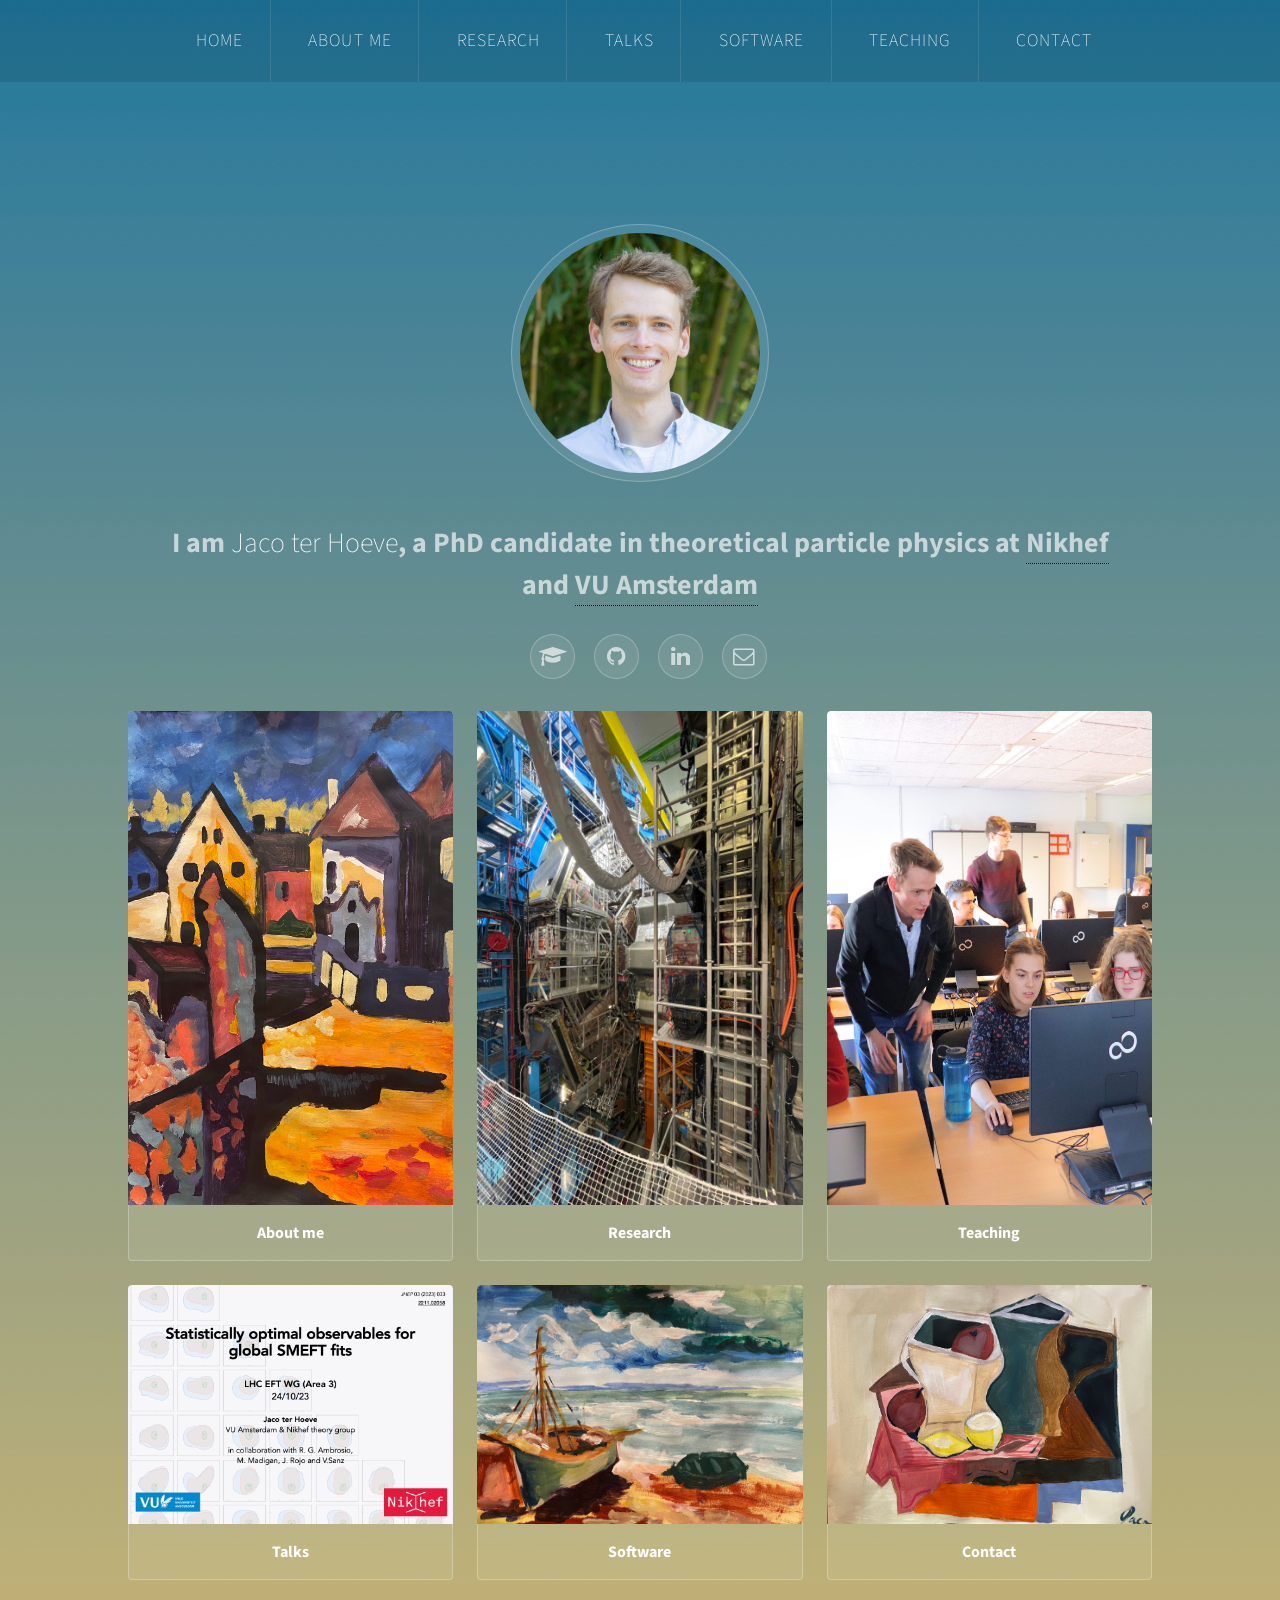
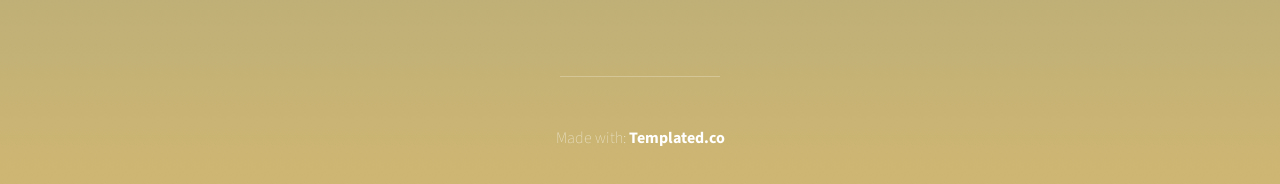
==== index.html @ 0f9b2f75 "adding personal website" ====
<!DOCTYPE HTML>
<!--
	Visualize by TEMPLATED
	templated.co @templatedco
	Released for free under the Creative Commons Attribution 3.0 license (templated.co/license)
-->
<html>
<head><title>Jaco ter Hoeve</title>
    <meta charset="utf-8">
    <meta name="robots" content="index, follow, max-image-preview:large, max-snippet:-1, max-video-preview:-1">
    <meta name="viewport" content="width=device-width, initial-scale=1">
    <link rel="stylesheet" href="assets/css/main.css">
</head>
<body>


<!-- Wrapper -->
<div id="wrapper">
    <header id="header">

    <div id="nav-wrapper">
        <!-- Nav -->
        <nav id="nav">
			<input type="checkbox" id="check">
			<label for="check" class="checkbtn">
                <i class="fa fa-bars"></i>
			</label>
            <ul>
                <li class="active"><a href="index.html">Home</a></li>
                <li><a href="aboutme.html">About me</a></li>
                <li><a href="research.html">Research</a></li>
                <li><a href="talks.html">Talks</a></li>
                <li><a href="software.html">Software</a></li>
                <li><a href="teaching.html">Teaching</a></li>
                <li><a href="contact.html">Contact</a></li>
            </ul>
        </nav>
    </div>

    <!-- Header -->
    <span class="avatar"><img src="images/avatar.jpg" alt="" width="173" height="178"></span>
        <h1>I am <strong>Jaco ter Hoeve</strong>, a PhD candidate in theoretical particle physics at <a
                href="https://www.nikhef.nl">Nikhef</a><br>
            and <a href="http://vu.nl">VU Amsterdam</a></h1>
        <ul class="icons">
            <li>
            <li><a href="https://inspirehep.net/authors/2038934" class="icon style2 fa-graduation-cap"><span
                    class="label">Google Scholar</span></a></li>
            <li><a href="https://github.com/jacoterh" class="icon style2 fa-brand fa-github"><span
                    class="label">Github</span></a></li>
            <li><a href="https://www.linkedin.com/in/jaco-ter-hoeve/" class="icon style2 fa-brand fa-linkedin"><span
                    class="label">LinkedIn</span></a></li>
            <li><a href="./contact.html" class="icon style2 fa-envelope-o"><span class="label">Email</span></a></li>

        </ul>

    <!-- Main -->
    <section id="main">
        <!-- Thumbnails -->
        <section class="thumbnails">
            <div>
                <a href="aboutme.html">
                    <img src="images/thumbs/01.jpg" alt="" width="346" height="494">
                    <h3 style="color: white">About me</h3>
                </a>
                <a href="talks.html">
                    <img src="images/thumbs/talks.png" alt="" width="346" height="239">
                    <h3 style="color: white">Talks</h3>
                </a>
            </div>
            <div>
                <a href="research.html">
                    <img src="images/thumbs/research_2.jpeg" alt="" width="346" height="494">
                    <h3 style="color: white">Research</h3>
                </a>
                <a href="software.html">
                    <img src="images/thumbs/news.jpg" alt="" width="346" height="239">
                    <h3 style="color: white">Software</h3>
                </a>
            </div>
            <div>
                <a href="teaching.html">
                    <img src="images/thumbs/teaching.jpg" alt="" width="346" height="494">
                    <h3 style="color: white">Teaching</h3>
                </a>
                <a href="contact.html">
                    <img src="images/thumbs/contact.jpg" alt="" width="346" height="239">
                    <h3 style="color: white">Contact</h3>
                </a>
            </div>
        </section>
    </section>
          </header>
</div>
<div class="copyright">
    Made with: <a href="https://templated.co/">Templated.co</a>
</div>
<!-- Scripts -->
<script src="assets/js/jquery.min.js"></script>
<script src="assets/js/jquery.poptrox.min.js"></script>
<script src="assets/js/skel.min.js"></script>
<script src="assets/js/main.js"></script>
<script src="assets/js/nav.js"></script>
</body>
</html>
---- assets/css/main.css ----
@charset "UTF-8";
@import url(font-awesome.min.css);
@import url("//fonts.googleapis.com/css?family=Source+Sans+Pro:200");

/*
	Visualize by TEMPLATED
	templated.co @templatedco
	Released for free under the Creative Commons Attribution 3.0 license (templated.co/license)
*/

/* Reset */

html, body, div, span, applet, object, iframe, h1, h2, h3, h4, h5, h6, p, blockquote, pre, a, abbr, acronym, address, big, cite, code, del, dfn, em, img, ins, kbd, q, s, samp, small, strike, strong, sub, sup, tt, var, b, u, i, center, dl, dt, dd, ol, ul, li, fieldset, form, label, legend, table, caption, tbody, tfoot, thead, tr, th, td, article, aside, canvas, details, embed, figure, figcaption, footer, header, hgroup, menu, nav, output, ruby, section, summary, time, mark, audio, video {
    margin: 0;
    padding: 0;
    border: 0;
    font-size: 100%;
    font: inherit;
    vertical-align: baseline;
}

#content {
    background: white;
    color: black;
    padding: 2em
}

#content header h2 {
    color: black;
    font-size: 3.4em;
    margin-bottom: 0.1em;
}

/*#main {*/
/* padding: 2em*/
/*}*/

#nav {
}

#nav-wrapper {
    background: rgba(0, 0, 0, .1);
    position: absolute;
    top: 0;
    left: 0;
    width: 100%;
}

#nav > ul {
    margin: 0;
    padding: 0;
    text-align: center;
}

#nav > ul > li {
    display: inline-block;
    border-right: 1px solid;
    border-color: rgba(255, 255, 255, .1);
}

#nav > ul > li:last-child {
    padding-right: 0;
    border-right: none;
}

#nav > ul > li > a,
#nav > ul > li > span {
    display: inline-block;
    padding: 1.5em 1.5em;
    letter-spacing: 0.06em;
    text-decoration: none;
    text-transform: uppercase;
    font-size: 1.1em;
    outline: 0;
    color: #FFF;
}

#nav li.active a {
    color: #FFF;
}

#nav > ul > li > ul {
    display: none;
}

.checkbtn{
    font-size: 30px;
    color: white;
    float: right;
    line-height: 80px;
    margin-right: 40px;
    cursor: pointer;
    margin-bottom: 0;
    display: none;
}
#check{
    display: none;
}

@media (max-width: 952px){
    nav ul li a{
        font-size: 16px;
    }

}
@media (max-width: 858px){
    .checkbtn{
        display: block;
    }

    .disabledScroll{
        overflow: hidden;
    }

    nav ul{
        z-index: 1;
        position: fixed;
        overflow-y: scroll;
        width: 100%;
        height: calc(100% - 80px);
        background: #2c3e50;
        top: 80px;
        left: -100%;
        text-align: center;
        transition: all .5s;
    }
    nav ul li{
        width: 100%;
        display: block;

    }
    nav ul li a{
        font-size: 20px;
    }
    a:hover, a.active{
        background: none;
        color: #0082e6;
    }
    #check:checked ~ ul{
        left: 0;
    }
}

.image.fit img {
    width: 100%;
    height: auto;
}

article, aside, details, figcaption, figure, footer, header, hgroup, menu, nav, section {
    display: block;
}

body {
    line-height: 1;
}

ol, ul {
    list-style: none;
}

blockquote, q {
    quotes: none;
}

blockquote:before, blockquote:after, q:before, q:after {
    content: '';
    content: none;
}

table {
    border-collapse: collapse;
    border-spacing: 0;
}

body {
    -webkit-text-size-adjust: none;
}

/* Box Model */

*, *:before, *:after {
    -moz-box-sizing: border-box;
    -webkit-box-sizing: border-box;
    box-sizing: border-box;
}

/* Grid */

.row {
    border-bottom: solid 1px transparent;
    -moz-box-sizing: border-box;
    -webkit-box-sizing: border-box;
    box-sizing: border-box;
}

.row > * {
    float: left;
    -moz-box-sizing: border-box;
    -webkit-box-sizing: border-box;
    box-sizing: border-box;
}

.row:after, .row:before {
    content: '';
    display: block;
    clear: both;
    height: 0;
}

.row.uniform > * > :first-child {
    margin-top: 0;
}

.row.uniform > * > :last-child {
    margin-bottom: 0;
}

.row.\30 \25  > * {
    padding: 0 0 0 0em;
}

.row.\30 \25  {
    margin: 0 0 -1px 0em;
}

.row.uniform.\30 \25  > * {
    padding: 0em 0 0 0em;
}

.row.uniform.\30 \25  {
    margin: 0em 0 -1px 0em;
}

.row > * {
    padding: 0 0 0 2em;
}

.row {
    margin: 0 0 -1px -2em;
}

.row.uniform > * {
    padding: 2em 0 0 2em;
}

.row.uniform {
    margin: -2em 0 -1px -2em;
}

.row.\32 00\25  > * {
    padding: 0 0 0 4em;
}

.row.\32 00\25  {
    margin: 0 0 -1px -4em;
}

.row.uniform.\32 00\25  > * {
    padding: 4em 0 0 4em;
}

.row.uniform.\32 00\25  {
    margin: -4em 0 -1px -4em;
}

.row.\31 50\25  > * {
    padding: 0 0 0 3em;
}

.row.\31 50\25  {
    margin: 0 0 -1px -3em;
}

.row.uniform.\31 50\25  > * {
    padding: 3em 0 0 3em;
}

.row.uniform.\31 50\25  {
    margin: -3em 0 -1px -3em;
}

.row.\35 0\25  > * {
    padding: 0 0 0 1em;
}

.row.\35 0\25  {
    margin: 0 0 -1px -1em;
}

.row.uniform.\35 0\25  > * {
    padding: 1em 0 0 1em;
}

.row.uniform.\35 0\25  {
    margin: -1em 0 -1px -1em;
}

.row.\32 5\25  > * {
    padding: 0 0 0 0.5em;
}

.row.\32 5\25  {
    margin: 0 0 -1px -0.5em;
}

.row.uniform.\32 5\25  > * {
    padding: 0.5em 0 0 0.5em;
}

.row.uniform.\32 5\25  {
    margin: -0.5em 0 -1px -0.5em;
}

.\31 2u, .\31 2u\24  {
    width: 100%;
    clear: none;
    margin-left: 0;
}

.\31 1u, .\31 1u\24  {
    width: 91.6666666667%;
    clear: none;
    margin-left: 0;
}

.\31 0u, .\31 0u\24  {
    width: 83.3333333333%;
    clear: none;
    margin-left: 0;
}

.\39 u, .\39 u\24  {
    width: 75%;
    clear: none;
    margin-left: 0;
}

.\38 u, .\38 u\24  {
    width: 66.6666666667%;
    clear: none;
    margin-left: 0;
}

.\37 u, .\37 u\24  {
    width: 58.3333333333%;
    clear: none;
    margin-left: 0;
}

.\36 u, .\36 u\24  {
    width: 50%;
    clear: none;
    margin-left: 0;
}

.\35 u, .\35 u\24  {
    width: 41.6666666667%;
    clear: none;
    margin-left: 0;
}

.\34 u, .\34 u\24  {
    width: 33.3333333333%;
    clear: none;
    margin-left: 0;
}

.\33 u, .\33 u\24  {
    width: 25%;
    clear: none;
    margin-left: 0;
}

.\32 u, .\32 u\24  {
    width: 16.6666666667%;
    clear: none;
    margin-left: 0;
}

.\31 u, .\31 u\24  {
    width: 8.3333333333%;
    clear: none;
    margin-left: 0;
}

.\31 2u\24  + *,
.\31 1u\24  + *,
.\31 0u\24  + *,
.\39 u\24  + *,
.\38 u\24  + *,
.\37 u\24  + *,
.\36 u\24  + *,
.\35 u\24  + *,
.\34 u\24  + *,
.\33 u\24  + *,
.\32 u\24  + *,
.\31 u\24  + * {
    clear: left;
}

.\-11u {
    margin-left: 91.66667%;
}

.\-10u {
    margin-left: 83.33333%;
}

.\-9u {
    margin-left: 75%;
}

.\-8u {
    margin-left: 66.66667%;
}

.\-7u {
    margin-left: 58.33333%;
}

.\-6u {
    margin-left: 50%;
}

.\-5u {
    margin-left: 41.66667%;
}

.\-4u {
    margin-left: 33.33333%;
}

.\-3u {
    margin-left: 25%;
}

.\-2u {
    margin-left: 16.66667%;
}

.\-1u {
    margin-left: 8.33333%;
}

@media screen and (max-width: 1680px) {

    .row > * {
        padding: 0 0 0 2em;
    }

    .row {
        margin: 0 0 -1px -2em;
    }

    .row.uniform > * {
        padding: 2em 0 0 2em;
    }

    .row.uniform {
        margin: -2em 0 -1px -2em;
    }

    .row.\32 00\25  > * {
        padding: 0 0 0 4em;
    }

    .row.\32 00\25  {
        margin: 0 0 -1px -4em;
    }

    .row.uniform.\32 00\25  > * {
        padding: 4em 0 0 4em;
    }

    .row.uniform.\32 00\25  {
        margin: -4em 0 -1px -4em;
    }

    .row.\31 50\25  > * {
        padding: 0 0 0 3em;
    }

    .row.\31 50\25  {
        margin: 0 0 -1px -3em;
    }

    .row.uniform.\31 50\25  > * {
        padding: 3em 0 0 3em;
    }

    .row.uniform.\31 50\25  {
        margin: -3em 0 -1px -3em;
    }

    .row.\35 0\25  > * {
        padding: 0 0 0 1em;
    }

    .row.\35 0\25  {
        margin: 0 0 -1px -1em;
    }

    .row.uniform.\35 0\25  > * {
        padding: 1em 0 0 1em;
    }

    .row.uniform.\35 0\25  {
        margin: -1em 0 -1px -1em;
    }

    .row.\32 5\25  > * {
        padding: 0 0 0 0.5em;
    }

    .row.\32 5\25  {
        margin: 0 0 -1px -0.5em;
    }

    .row.uniform.\32 5\25  > * {
        padding: 0.5em 0 0 0.5em;
    }

    .row.uniform.\32 5\25  {
        margin: -0.5em 0 -1px -0.5em;
    }

    .\31 2u\28xlarge\29, .\31 2u\24\28xlarge\29  {
        width: 100%;
        clear: none;
        margin-left: 0;
    }

    .\31 1u\28xlarge\29, .\31 1u\24\28xlarge\29  {
        width: 91.6666666667%;
        clear: none;
        margin-left: 0;
    }

    .\31 0u\28xlarge\29, .\31 0u\24\28xlarge\29  {
        width: 83.3333333333%;
        clear: none;
        margin-left: 0;
    }

    .\39 u\28xlarge\29, .\39 u\24\28xlarge\29  {
        width: 75%;
        clear: none;
        margin-left: 0;
    }

    .\38 u\28xlarge\29, .\38 u\24\28xlarge\29  {
        width: 66.6666666667%;
        clear: none;
        margin-left: 0;
    }

    .\37 u\28xlarge\29, .\37 u\24\28xlarge\29  {
        width: 58.3333333333%;
        clear: none;
        margin-left: 0;
    }

    .\36 u\28xlarge\29, .\36 u\24\28xlarge\29  {
        width: 50%;
        clear: none;
        margin-left: 0;
    }

    .\35 u\28xlarge\29, .\35 u\24\28xlarge\29  {
        width: 41.6666666667%;
        clear: none;
        margin-left: 0;
    }

    .\34 u\28xlarge\29, .\34 u\24\28xlarge\29  {
        width: 33.3333333333%;
        clear: none;
        margin-left: 0;
    }

    .\33 u\28xlarge\29, .\33 u\24\28xlarge\29  {
        width: 25%;
        clear: none;
        margin-left: 0;
    }

    .\32 u\28xlarge\29, .\32 u\24\28xlarge\29  {
        width: 16.6666666667%;
        clear: none;
        margin-left: 0;
    }

    .\31 u\28xlarge\29, .\31 u\24\28xlarge\29  {
        width: 8.3333333333%;
        clear: none;
        margin-left: 0;
    }

    .\31 2u\24\28xlarge\29  + *,
    .\31 1u\24\28xlarge\29  + *,
    .\31 0u\24\28xlarge\29  + *,
    .\39 u\24\28xlarge\29  + *,
    .\38 u\24\28xlarge\29  + *,
    .\37 u\24\28xlarge\29  + *,
    .\36 u\24\28xlarge\29  + *,
    .\35 u\24\28xlarge\29  + *,
    .\34 u\24\28xlarge\29  + *,
    .\33 u\24\28xlarge\29  + *,
    .\32 u\24\28xlarge\29  + *,
    .\31 u\24\28xlarge\29  + * {
        clear: left;
    }

    .\-11u\28xlarge\29  {
        margin-left: 91.66667%;
    }

    .\-10u\28xlarge\29  {
        margin-left: 83.33333%;
    }

    .\-9u\28xlarge\29  {
        margin-left: 75%;
    }

    .\-8u\28xlarge\29  {
        margin-left: 66.66667%;
    }

    .\-7u\28xlarge\29  {
        margin-left: 58.33333%;
    }

    .\-6u\28xlarge\29  {
        margin-left: 50%;
    }

    .\-5u\28xlarge\29  {
        margin-left: 41.66667%;
    }

    .\-4u\28xlarge\29  {
        margin-left: 33.33333%;
    }

    .\-3u\28xlarge\29  {
        margin-left: 25%;
    }

    .\-2u\28xlarge\29  {
        margin-left: 16.66667%;
    }

    .\-1u\28xlarge\29  {
        margin-left: 8.33333%;
    }

}

@media screen and (max-width: 1280px) {

    .row > * {
        padding: 0 0 0 2em;
    }

    .row {
        margin: 0 0 -1px -2em;
    }

    .row.uniform > * {
        padding: 2em 0 0 2em;
    }

    .row.uniform {
        margin: -2em 0 -1px -2em;
    }

    .row.\32 00\25  > * {
        padding: 0 0 0 4em;
    }

    .row.\32 00\25  {
        margin: 0 0 -1px -4em;
    }

    .row.uniform.\32 00\25  > * {
        padding: 4em 0 0 4em;
    }

    .row.uniform.\32 00\25  {
        margin: -4em 0 -1px -4em;
    }

    .row.\31 50\25  > * {
        padding: 0 0 0 3em;
    }

    .row.\31 50\25  {
        margin: 0 0 -1px -3em;
    }

    .row.uniform.\31 50\25  > * {
        padding: 3em 0 0 3em;
    }

    .row.uniform.\31 50\25  {
        margin: -3em 0 -1px -3em;
    }

    .row.\35 0\25  > * {
        padding: 0 0 0 1em;
    }

    .row.\35 0\25  {
        margin: 0 0 -1px -1em;
    }

    .row.uniform.\35 0\25  > * {
        padding: 1em 0 0 1em;
    }

    .row.uniform.\35 0\25  {
        margin: -1em 0 -1px -1em;
    }

    .row.\32 5\25  > * {
        padding: 0 0 0 0.5em;
    }

    .row.\32 5\25  {
        margin: 0 0 -1px -0.5em;
    }

    .row.uniform.\32 5\25  > * {
        padding: 0.5em 0 0 0.5em;
    }

    .row.uniform.\32 5\25  {
        margin: -0.5em 0 -1px -0.5em;
    }

    .\31 2u\28large\29, .\31 2u\24\28large\29  {
        width: 100%;
        clear: none;
        margin-left: 0;
    }

    .\31 1u\28large\29, .\31 1u\24\28large\29  {
        width: 91.6666666667%;
        clear: none;
        margin-left: 0;
    }

    .\31 0u\28large\29, .\31 0u\24\28large\29  {
        width: 83.3333333333%;
        clear: none;
        margin-left: 0;
    }

    .\39 u\28large\29, .\39 u\24\28large\29  {
        width: 75%;
        clear: none;
        margin-left: 0;
    }

    .\38 u\28large\29, .\38 u\24\28large\29  {
        width: 66.6666666667%;
        clear: none;
        margin-left: 0;
    }

    .\37 u\28large\29, .\37 u\24\28large\29  {
        width: 58.3333333333%;
        clear: none;
        margin-left: 0;
    }

    .\36 u\28large\29, .\36 u\24\28large\29  {
        width: 50%;
        clear: none;
        margin-left: 0;
    }

    .\35 u\28large\29, .\35 u\24\28large\29  {
        width: 41.6666666667%;
        clear: none;
        margin-left: 0;
    }

    .\34 u\28large\29, .\34 u\24\28large\29  {
        width: 33.3333333333%;
        clear: none;
        margin-left: 0;
    }

    .\33 u\28large\29, .\33 u\24\28large\29  {
        width: 25%;
        clear: none;
        margin-left: 0;
    }

    .\32 u\28large\29, .\32 u\24\28large\29  {
        width: 16.6666666667%;
        clear: none;
        margin-left: 0;
    }

    .\31 u\28large\29, .\31 u\24\28large\29  {
        width: 8.3333333333%;
        clear: none;
        margin-left: 0;
    }

    .\31 2u\24\28large\29  + *,
    .\31 1u\24\28large\29  + *,
    .\31 0u\24\28large\29  + *,
    .\39 u\24\28large\29  + *,
    .\38 u\24\28large\29  + *,
    .\37 u\24\28large\29  + *,
    .\36 u\24\28large\29  + *,
    .\35 u\24\28large\29  + *,
    .\34 u\24\28large\29  + *,
    .\33 u\24\28large\29  + *,
    .\32 u\24\28large\29  + *,
    .\31 u\24\28large\29  + * {
        clear: left;
    }

    .\-11u\28large\29  {
        margin-left: 91.66667%;
    }

    .\-10u\28large\29  {
        margin-left: 83.33333%;
    }

    .\-9u\28large\29  {
        margin-left: 75%;
    }

    .\-8u\28large\29  {
        margin-left: 66.66667%;
    }

    .\-7u\28large\29  {
        margin-left: 58.33333%;
    }

    .\-6u\28large\29  {
        margin-left: 50%;
    }

    .\-5u\28large\29  {
        margin-left: 41.66667%;
    }

    .\-4u\28large\29  {
        margin-left: 33.33333%;
    }

    .\-3u\28large\29  {
        margin-left: 25%;
    }

    .\-2u\28large\29  {
        margin-left: 16.66667%;
    }

    .\-1u\28large\29  {
        margin-left: 8.33333%;
    }

}

@media screen and (max-width: 980px) {

    .row > * {
        padding: 0 0 0 2em;
    }

    .row {
        margin: 0 0 -1px -2em;
    }

    .row.uniform > * {
        padding: 2em 0 0 2em;
    }

    .row.uniform {
        margin: -2em 0 -1px -2em;
    }

    .row.\32 00\25  > * {
        padding: 0 0 0 4em;
    }

    .row.\32 00\25  {
        margin: 0 0 -1px -4em;
    }

    .row.uniform.\32 00\25  > * {
        padding: 4em 0 0 4em;
    }

    .row.uniform.\32 00\25  {
        margin: -4em 0 -1px -4em;
    }

    .row.\31 50\25  > * {
        padding: 0 0 0 3em;
    }

    .row.\31 50\25  {
        margin: 0 0 -1px -3em;
    }

    .row.uniform.\31 50\25  > * {
        padding: 3em 0 0 3em;
    }

    .row.uniform.\31 50\25  {
        margin: -3em 0 -1px -3em;
    }

    .row.\35 0\25  > * {
        padding: 0 0 0 1em;
    }

    .row.\35 0\25  {
        margin: 0 0 -1px -1em;
    }

    .row.uniform.\35 0\25  > * {
        padding: 1em 0 0 1em;
    }

    .row.uniform.\35 0\25  {
        margin: -1em 0 -1px -1em;
    }

    .row.\32 5\25  > * {
        padding: 0 0 0 0.5em;
    }

    .row.\32 5\25  {
        margin: 0 0 -1px -0.5em;
    }

    .row.uniform.\32 5\25  > * {
        padding: 0.5em 0 0 0.5em;
    }

    .row.uniform.\32 5\25  {
        margin: -0.5em 0 -1px -0.5em;
    }

    .\31 2u\28medium\29, .\31 2u\24\28medium\29  {
        width: 100%;
        clear: none;
        margin-left: 0;
    }

    .\31 1u\28medium\29, .\31 1u\24\28medium\29  {
        width: 91.6666666667%;
        clear: none;
        margin-left: 0;
    }

    .\31 0u\28medium\29, .\31 0u\24\28medium\29  {
        width: 83.3333333333%;
        clear: none;
        margin-left: 0;
    }

    .\39 u\28medium\29, .\39 u\24\28medium\29  {
        width: 75%;
        clear: none;
        margin-left: 0;
    }

    .\38 u\28medium\29, .\38 u\24\28medium\29  {
        width: 66.6666666667%;
        clear: none;
        margin-left: 0;
    }

    .\37 u\28medium\29, .\37 u\24\28medium\29  {
        width: 58.3333333333%;
        clear: none;
        margin-left: 0;
    }

    .\36 u\28medium\29, .\36 u\24\28medium\29  {
        width: 50%;
        clear: none;
        margin-left: 0;
    }

    .\35 u\28medium\29, .\35 u\24\28medium\29  {
        width: 41.6666666667%;
        clear: none;
        margin-left: 0;
    }

    .\34 u\28medium\29, .\34 u\24\28medium\29  {
        width: 33.3333333333%;
        clear: none;
        margin-left: 0;
    }

    .\33 u\28medium\29, .\33 u\24\28medium\29  {
        width: 25%;
        clear: none;
        margin-left: 0;
    }

    .\32 u\28medium\29, .\32 u\24\28medium\29  {
        width: 16.6666666667%;
        clear: none;
        margin-left: 0;
    }

    .\31 u\28medium\29, .\31 u\24\28medium\29  {
        width: 8.3333333333%;
        clear: none;
        margin-left: 0;
    }

    .\31 2u\24\28medium\29  + *,
    .\31 1u\24\28medium\29  + *,
    .\31 0u\24\28medium\29  + *,
    .\39 u\24\28medium\29  + *,
    .\38 u\24\28medium\29  + *,
    .\37 u\24\28medium\29  + *,
    .\36 u\24\28medium\29  + *,
    .\35 u\24\28medium\29  + *,
    .\34 u\24\28medium\29  + *,
    .\33 u\24\28medium\29  + *,
    .\32 u\24\28medium\29  + *,
    .\31 u\24\28medium\29  + * {
        clear: left;
    }

    .\-11u\28medium\29  {
        margin-left: 91.66667%;
    }

    .\-10u\28medium\29  {
        margin-left: 83.33333%;
    }

    .\-9u\28medium\29  {
        margin-left: 75%;
    }

    .\-8u\28medium\29  {
        margin-left: 66.66667%;
    }

    .\-7u\28medium\29  {
        margin-left: 58.33333%;
    }

    .\-6u\28medium\29  {
        margin-left: 50%;
    }

    .\-5u\28medium\29  {
        margin-left: 41.66667%;
    }

    .\-4u\28medium\29  {
        margin-left: 33.33333%;
    }

    .\-3u\28medium\29  {
        margin-left: 25%;
    }

    .\-2u\28medium\29  {
        margin-left: 16.66667%;
    }

    .\-1u\28medium\29  {
        margin-left: 8.33333%;
    }

}

@media screen and (max-width: 736px) {

    .row > * {
        padding: 0 0 0 2em;
    }

    .row {
        margin: 0 0 -1px -2em;
    }

    .row.uniform > * {
        padding: 2em 0 0 2em;
    }

    .row.uniform {
        margin: -2em 0 -1px -2em;
    }

    .row.\32 00\25  > * {
        padding: 0 0 0 4em;
    }

    .row.\32 00\25  {
        margin: 0 0 -1px -4em;
    }

    .row.uniform.\32 00\25  > * {
        padding: 4em 0 0 4em;
    }

    .row.uniform.\32 00\25  {
        margin: -4em 0 -1px -4em;
    }

    .row.\31 50\25  > * {
        padding: 0 0 0 3em;
    }

    .row.\31 50\25  {
        margin: 0 0 -1px -3em;
    }

    .row.uniform.\31 50\25  > * {
        padding: 3em 0 0 3em;
    }

    .row.uniform.\31 50\25  {
        margin: -3em 0 -1px -3em;
    }

    .row.\35 0\25  > * {
        padding: 0 0 0 1em;
    }

    .row.\35 0\25  {
        margin: 0 0 -1px -1em;
    }

    .row.uniform.\35 0\25  > * {
        padding: 1em 0 0 1em;
    }

    .row.uniform.\35 0\25  {
        margin: -1em 0 -1px -1em;
    }

    .row.\32 5\25  > * {
        padding: 0 0 0 0.5em;
    }

    .row.\32 5\25  {
        margin: 0 0 -1px -0.5em;
    }

    .row.uniform.\32 5\25  > * {
        padding: 0.5em 0 0 0.5em;
    }

    .row.uniform.\32 5\25  {
        margin: -0.5em 0 -1px -0.5em;
    }

    .\31 2u\28small\29, .\31 2u\24\28small\29  {
        width: 100%;
        clear: none;
        margin-left: 0;
    }

    .\31 1u\28small\29, .\31 1u\24\28small\29  {
        width: 91.6666666667%;
        clear: none;
        margin-left: 0;
    }

    .\31 0u\28small\29, .\31 0u\24\28small\29  {
        width: 83.3333333333%;
        clear: none;
        margin-left: 0;
    }

    .\39 u\28small\29, .\39 u\24\28small\29  {
        width: 75%;
        clear: none;
        margin-left: 0;
    }

    .\38 u\28small\29, .\38 u\24\28small\29  {
        width: 66.6666666667%;
        clear: none;
        margin-left: 0;
    }

    .\37 u\28small\29, .\37 u\24\28small\29  {
        width: 58.3333333333%;
        clear: none;
        margin-left: 0;
    }

    .\36 u\28small\29, .\36 u\24\28small\29  {
        width: 50%;
        clear: none;
        margin-left: 0;
    }

    .\35 u\28small\29, .\35 u\24\28small\29  {
        width: 41.6666666667%;
        clear: none;
        margin-left: 0;
    }

    .\34 u\28small\29, .\34 u\24\28small\29  {
        width: 33.3333333333%;
        clear: none;
        margin-left: 0;
    }

    .\33 u\28small\29, .\33 u\24\28small\29  {
        width: 25%;
        clear: none;
        margin-left: 0;
    }

    .\32 u\28small\29, .\32 u\24\28small\29  {
        width: 16.6666666667%;
        clear: none;
        margin-left: 0;
    }

    .\31 u\28small\29, .\31 u\24\28small\29  {
        width: 8.3333333333%;
        clear: none;
        margin-left: 0;
    }

    .\31 2u\24\28small\29  + *,
    .\31 1u\24\28small\29  + *,
    .\31 0u\24\28small\29  + *,
    .\39 u\24\28small\29  + *,
    .\38 u\24\28small\29  + *,
    .\37 u\24\28small\29  + *,
    .\36 u\24\28small\29  + *,
    .\35 u\24\28small\29  + *,
    .\34 u\24\28small\29  + *,
    .\33 u\24\28small\29  + *,
    .\32 u\24\28small\29  + *,
    .\31 u\24\28small\29  + * {
        clear: left;
    }

    .\-11u\28small\29  {
        margin-left: 91.66667%;
    }

    .\-10u\28small\29  {
        margin-left: 83.33333%;
    }

    .\-9u\28small\29  {
        margin-left: 75%;
    }

    .\-8u\28small\29  {
        margin-left: 66.66667%;
    }

    .\-7u\28small\29  {
        margin-left: 58.33333%;
    }

    .\-6u\28small\29  {
        margin-left: 50%;
    }

    .\-5u\28small\29  {
        margin-left: 41.66667%;
    }

    .\-4u\28small\29  {
        margin-left: 33.33333%;
    }

    .\-3u\28small\29  {
        margin-left: 25%;
    }

    .\-2u\28small\29  {
        margin-left: 16.66667%;
    }

    .\-1u\28small\29  {
        margin-left: 8.33333%;
    }

}

@media screen and (max-width: 480px) {

    .row > * {
        padding: 0 0 0 2em;
    }

    .row {
        margin: 0 0 -1px -2em;
    }

    .row.uniform > * {
        padding: 2em 0 0 2em;
    }

    .row.uniform {
        margin: -2em 0 -1px -2em;
    }

    .row.\32 00\25  > * {
        padding: 0 0 0 4em;
    }

    .row.\32 00\25  {
        margin: 0 0 -1px -4em;
    }

    .row.uniform.\32 00\25  > * {
        padding: 4em 0 0 4em;
    }

    .row.uniform.\32 00\25  {
        margin: -4em 0 -1px -4em;
    }

    .row.\31 50\25  > * {
        padding: 0 0 0 3em;
    }

    .row.\31 50\25  {
        margin: 0 0 -1px -3em;
    }

    .row.uniform.\31 50\25  > * {
        padding: 3em 0 0 3em;
    }

    .row.uniform.\31 50\25  {
        margin: -3em 0 -1px -3em;
    }

    .row.\35 0\25  > * {
        padding: 0 0 0 1em;
    }

    .row.\35 0\25  {
        margin: 0 0 -1px -1em;
    }

    .row.uniform.\35 0\25  > * {
        padding: 1em 0 0 1em;
    }

    .row.uniform.\35 0\25  {
        margin: -1em 0 -1px -1em;
    }

    .row.\32 5\25  > * {
        padding: 0 0 0 0.5em;
    }

    .row.\32 5\25  {
        margin: 0 0 -1px -0.5em;
    }

    .row.uniform.\32 5\25  > * {
        padding: 0.5em 0 0 0.5em;
    }

    .row.uniform.\32 5\25  {
        margin: -0.5em 0 -1px -0.5em;
    }

    .\31 2u\28xsmall\29, .\31 2u\24\28xsmall\29  {
        width: 100%;
        clear: none;
        margin-left: 0;
    }

    .\31 1u\28xsmall\29, .\31 1u\24\28xsmall\29  {
        width: 91.6666666667%;
        clear: none;
        margin-left: 0;
    }

    .\31 0u\28xsmall\29, .\31 0u\24\28xsmall\29  {
        width: 83.3333333333%;
        clear: none;
        margin-left: 0;
    }

    .\39 u\28xsmall\29, .\39 u\24\28xsmall\29  {
        width: 75%;
        clear: none;
        margin-left: 0;
    }

    .\38 u\28xsmall\29, .\38 u\24\28xsmall\29  {
        width: 66.6666666667%;
        clear: none;
        margin-left: 0;
    }

    .\37 u\28xsmall\29, .\37 u\24\28xsmall\29  {
        width: 58.3333333333%;
        clear: none;
        margin-left: 0;
    }

    .\36 u\28xsmall\29, .\36 u\24\28xsmall\29  {
        width: 50%;
        clear: none;
        margin-left: 0;
    }

    .\35 u\28xsmall\29, .\35 u\24\28xsmall\29  {
        width: 41.6666666667%;
        clear: none;
        margin-left: 0;
    }

    .\34 u\28xsmall\29, .\34 u\24\28xsmall\29  {
        width: 33.3333333333%;
        clear: none;
        margin-left: 0;
    }

    .\33 u\28xsmall\29, .\33 u\24\28xsmall\29  {
        width: 25%;
        clear: none;
        margin-left: 0;
    }

    .\32 u\28xsmall\29, .\32 u\24\28xsmall\29  {
        width: 16.6666666667%;
        clear: none;
        margin-left: 0;
    }

    .\31 u\28xsmall\29, .\31 u\24\28xsmall\29  {
        width: 8.3333333333%;
        clear: none;
        margin-left: 0;
    }

    .\31 2u\24\28xsmall\29  + *,
    .\31 1u\24\28xsmall\29  + *,
    .\31 0u\24\28xsmall\29  + *,
    .\39 u\24\28xsmall\29  + *,
    .\38 u\24\28xsmall\29  + *,
    .\37 u\24\28xsmall\29  + *,
    .\36 u\24\28xsmall\29  + *,
    .\35 u\24\28xsmall\29  + *,
    .\34 u\24\28xsmall\29  + *,
    .\33 u\24\28xsmall\29  + *,
    .\32 u\24\28xsmall\29  + *,
    .\31 u\24\28xsmall\29  + * {
        clear: left;
    }

    .\-11u\28xsmall\29  {
        margin-left: 91.66667%;
    }

    .\-10u\28xsmall\29  {
        margin-left: 83.33333%;
    }

    .\-9u\28xsmall\29  {
        margin-left: 75%;
    }

    .\-8u\28xsmall\29  {
        margin-left: 66.66667%;
    }

    .\-7u\28xsmall\29  {
        margin-left: 58.33333%;
    }

    .\-6u\28xsmall\29  {
        margin-left: 50%;
    }

    .\-5u\28xsmall\29  {
        margin-left: 41.66667%;
    }

    .\-4u\28xsmall\29  {
        margin-left: 33.33333%;
    }

    .\-3u\28xsmall\29  {
        margin-left: 25%;
    }

    .\-2u\28xsmall\29  {
        margin-left: 16.66667%;
    }

    .\-1u\28xsmall\29  {
        margin-left: 8.33333%;
    }

}

/* Basic */

@-ms-viewport {
    width: device-width;
}

body {
    -ms-overflow-style: scrollbar;
}

@media screen and (max-width: 480px) {

    html, body {
        min-width: 320px;
    }

}

body {
    background-color: #000;
    background-image: url("../../images/bg.jpg");
    background-size: cover;
    background-position: top center;
}

body.is-loading *, body.is-loading *:before, body.is-loading *:after {
    -moz-animation: none !important;
    -webkit-animation: none !important;
    -ms-animation: none !important;
    animation: none !important;
    -moz-transition: none !important;
    -webkit-transition: none !important;
    -ms-transition: none !important;
    transition: none !important;
}

/* Type */

body, input, select, textarea {
    color: rgba(255, 255, 255, 0.65);
    font-family: "Source Sans Pro", Helvetica, sans-serif;
    font-size: 13pt;
    font-weight: 200;
    line-height: 1.65;
}

@media screen and (max-width: 1280px) {

    body, input, select, textarea {
        font-size: 12pt;
    }

}


nav a {
    text-decoration: none;
    border: none;
}
a {
    color: inherit;
    text-decoration: none;
    border-bottom: dotted 1px black;
    -moz-transition: border-bottom-color 0.2s ease-in-out, color 0.2s ease-in-out;
    -webkit-transition: border-bottom-color 0.2s ease-in-out, color 0.2s ease-in-out;
    -ms-transition: border-bottom-color 0.2s ease-in-out, color 0.2s ease-in-out;
    transition: border-bottom-color 0.2s ease-in-out, color 0.2s ease-in-out;
}

a:hover {
    color: #2c3e50;
    border-bottom-color: transparent;
}

strong, b {
    color: #ffffff;
    font-weight: 200;
}

em, i {
    font-style: italic;
}

p {
    margin: 0 0 2em 0;
}

h1, h2, h3, h4, h5, h6 {
    color: black;
    font-weight: bold;
    line-height: 1.5;
    margin: 0 0 1em 0;
}

h1 a, h2 a, h3 a, h4 a, h5 a, h6 a {
    color: inherit;
    text-decoration: none;
}

@media screen and (max-width: 980px) {

    h1 br, h2 br, h3 br, h4 br, h5 br, h6 br {
        display: none;
    }

}

h1 {
    font-size: 1.75em;
}

@media screen and (max-width: 980px) {

    h1 {
        font-size: 1.5em;
    }

}

@media screen and (max-width: 736px) {

    h1 {
        font-size: 1.25em;
    }

}

h2 {
    font-size: 1.35em;
}

@media screen and (max-width: 736px) {

    h2 {
        font-size: 1em;
    }

}

h3 {
    font-size: 1em;
}

h4 {
    font-size: 1em;
}

h5 {
    font-size: 0.9em;
}

h6 {
    font-size: 0.7em;
}

sub {
    font-size: 0.8em;
    position: relative;
    top: 0.5em;
}

sup {
    font-size: 0.8em;
    position: relative;
    top: -0.5em;
}

blockquote {
    border-left: solid 4px rgba(255, 255, 255, 0.25);
    font-style: italic;
    margin: 0 0 2em 0;
    padding: 0.5em 0 0.5em 2em;
}

code {
    background: rgba(255, 255, 255, 0.075);
    border-radius: 4px;
    border: solid 1px rgba(255, 255, 255, 0.25);
    font-family: "Courier New", monospace;
    font-size: 0.9em;
    margin: 0 0.25em;
    padding: 0.25em 0.65em;
}

pre {
    -webkit-overflow-scrolling: touch;
    font-family: "Courier New", monospace;
    font-size: 0.9em;
    margin: 0 0 2em 0;
}

pre code {
    display: block;
    line-height: 1.75;
    padding: 1em 1.5em;
    overflow-x: auto;
}

hr {
    border: 0;
    border-bottom: solid 1px rgba(255, 255, 255, 0.25);
    margin: 2em 0;
}

hr.major {
    margin: 3em 0;
}

.align-left {
    text-align: left;
}

.align-center {
    text-align: center;
}

.align-right {
    text-align: right;
}

/* Section/Article */

section.special, article.special {
    text-align: center;
}

header p {
    color: rgba(255, 255, 255, 0.35);
    position: relative;
    margin: 0 0 1.5em 0;
}

header h2 + p {
    font-size: 1.25em;
    margin-top: -1em;
}

header h3 + p {
    font-size: 1.1em;
    margin-top: -0.8em;
}

header h4 + p,
header h5 + p,
header h6 + p {
    font-size: 0.9em;
    margin-top: -0.6em;
}

/* Form */

form {
    margin: 0 0 2em 0;
}

label {
    color: #ffffff;
    display: block;
    font-size: 0.9em;
    font-weight: 200;
    margin: 0 0 1em 0;
}

input[type="text"],
input[type="password"],
input[type="email"],
input[type="tel"],
select,
textarea {
    -moz-appearance: none;
    -webkit-appearance: none;
    -ms-appearance: none;
    appearance: none;
    background: rgba(255, 255, 255, 0.075);
    border-radius: 4px;
    border: none;
    border: solid 1px rgba(255, 255, 255, 0.25);
    color: inherit;
    display: block;
    outline: 0;
    padding: 0 1em;
    text-decoration: none;
    width: 100%;
}

input[type="text"]:invalid,
input[type="password"]:invalid,
input[type="email"]:invalid,
input[type="tel"]:invalid,
select:invalid,
textarea:invalid {
    box-shadow: none;
}

input[type="text"]:focus,
input[type="password"]:focus,
input[type="email"]:focus,
input[type="tel"]:focus,
select:focus,
textarea:focus {
    border-color: #FF6382;
    box-shadow: 0 0 0 1px #FF6382;
}

.select-wrapper {
    text-decoration: none;
    display: block;
    position: relative;
}

.select-wrapper:before {
    content: "";
    -moz-osx-font-smoothing: grayscale;
    -webkit-font-smoothing: antialiased;
    font-family: FontAwesome;
    font-style: normal;
    font-weight: normal;
    text-transform: none !important;
}

.select-wrapper:before {
    color: rgba(255, 255, 255, 0.25);
    display: block;
    height: 2.75em;
    line-height: 2.75em;
    pointer-events: none;
    position: absolute;
    right: 0;
    text-align: center;
    top: 0;
    width: 2.75em;
}

.select-wrapper select::-ms-expand {
    display: none;
}

input[type="text"],
input[type="password"],
input[type="email"],
select {
    height: 2.75em;
}

textarea {
    padding: 0.75em 1em;
}

/*input[type="checkbox"],*/
/*input[type="radio"] {*/
/*    -moz-appearance: none;*/
/*    -webkit-appearance: none;*/
/*    -ms-appearance: none;*/
/*    appearance: none;*/
/*    display: block;*/
/*    float: left;*/
/*    margin-right: -2em;*/
/*    opacity: 0;*/
/*    width: 1em;*/
/*    z-index: -1;*/
/*}*/

/*input[type="checkbox"] + label,*/
/*input[type="radio"] + label {*/
/*    text-decoration: none;*/
/*    color: rgba(255, 255, 255, 0.65);*/
/*    cursor: pointer;*/
/*    display: inline-block;*/
/*    font-size: 1em;*/
/*    font-weight: 200;*/
/*    padding-left: 2.4em;*/
/*    padding-right: 0.75em;*/
/*    position: relative;*/
/*}*/

/*input[type="checkbox"] + label:before,*/
/*input[type="radio"] + label:before {*/
/*    -moz-osx-font-smoothing: grayscale;*/
/*    -webkit-font-smoothing: antialiased;*/
/*    font-family: FontAwesome;*/
/*    font-style: normal;*/
/*    font-weight: normal;*/
/*    text-transform: none !important;*/
/*}*/

/*input[type="checkbox"] + label:before,*/
/*input[type="radio"] + label:before {*/
/*    background: rgba(255, 255, 255, 0.075);*/
/*    border-radius: 4px;*/
/*    border: solid 1px rgba(255, 255, 255, 0.25);*/
/*    content: '';*/
/*    display: inline-block;*/
/*    height: 1.65em;*/
/*    left: 0;*/
/*    line-height: 1.58125em;*/
/*    position: absolute;*/
/*    text-align: center;*/
/*    top: 0;*/
/*    width: 1.65em;*/
/*}*/

/*input[type="checkbox"]:checked + label:before,*/
/*input[type="radio"]:checked + label:before {*/
/*    background: #FF6382;*/
/*    border-color: #FF6382;*/
/*    color: #ffffff;*/
/*    content: '\f00c';*/
/*}*/

/*input[type="checkbox"]:focus + label:before,*/
/*input[type="radio"]:focus + label:before {*/
/*    border-color: #FF6382;*/
/*    box-shadow: 0 0 0 1px #FF6382;*/
/*}*/

/*input[type="checkbox"] + label:before {*/
/*    border-radius: 4px;*/
/*}*/

/*input[type="radio"] + label:before {*/
/*    border-radius: 100%;*/
/*}*/

::-webkit-input-placeholder {
    color: rgba(255, 255, 255, 0.35) !important;
    opacity: 1.0;
}

:-moz-placeholder {
    color: rgba(255, 255, 255, 0.35) !important;
    opacity: 1.0;
}

::-moz-placeholder {
    color: rgba(255, 255, 255, 0.35) !important;
    opacity: 1.0;
}

:-ms-input-placeholder {
    color: rgba(255, 255, 255, 0.35) !important;
    opacity: 1.0;
}

.formerize-placeholder {
    color: rgba(255, 255, 255, 0.35) !important;
    opacity: 1.0;
}

/* Box */

.box {
    border-radius: 4px;
    border: solid 1px rgba(255, 255, 255, 0.25);
    margin-bottom: 2em;
    padding: 1.5em;
}

.box > :last-child,
.box > :last-child > :last-child,
.box > :last-child > :last-child > :last-child {
    margin-bottom: 0;
}

.box.alt {
    border: 0;
    border-radius: 0;
    padding: 0;
}

/* Icon */

.icon {
    text-decoration: none;
    border-bottom: none;
    position: relative;
}

.icon:before {
    -moz-osx-font-smoothing: grayscale;
    -webkit-font-smoothing: antialiased;
    font-family: FontAwesome;
    font-style: normal;
    font-weight: normal;
    text-transform: none !important;
}

.icon > .label {
    display: none;
}

.icon.style2 {
    -moz-transition: all 0.2s ease;
    -webkit-transition: all 0.2s ease;
    -ms-transition: all 0.2s ease;
    transition: all 0.2s ease;
    border-radius: 100%;
    display: inline-block;
    padding: 0.5em;
    border: solid 1px rgba(255, 255, 255, 0.25);
    background-color: rgba(255, 255, 255, 0.075);
}

.icon.style2:before {
    display: block;
    width: 1.25em;
    height: 1.25em;
    line-height: 1.25em;
    font-size: 1.35em;
}

.icon.style2:hover {
    background-color: rgba(255, 255, 255, 0.25);
}

@media screen and (max-width: 736px) {

    .icon.style2:before {
        font-size: 1em;
    }

}

/* Image */

.image {
    border-radius: 4px;
    border: 0;
    display: inline-block;
    position: relative;
}

.image img {
    border-radius: 4px;
    display: block;
}

.image.left, .image.right {
    max-width: 40%;
}

.image.left img, .image.right img {
    width: 100%;
}

.image.left {
    float: left;
    padding: 0 1.5em 1em 0;
    top: 0.25em;
}

.image.right {
    float: right;
    padding: 0 0 1em 1.5em;
    top: 0.25em;
}

.image.fit {
    display: block;
    margin: 0 0 2em 0;
    width: 100%;
}

.image.fit img {
    width: 100%;
}

.image.main {
    display: block;
    margin: 0 0 3em 0;
    width: 100%;
}

.image.main img {
    width: 100%;
}

/* List */

ol {
    list-style: decimal;
    margin: 0 0 2em 0;
    padding-left: 1.25em;
}

ol li {
    padding-left: 0.25em;
}

ul {
    list-style: disc;
    margin: 0 0 2em 0;
    padding-left: 1em;
}

ul li {
    padding-left: 0.5em;
}

ul.alt {
    list-style: none;
    padding-left: 0;
}

ul.alt li {
    border-top: solid 1px rgba(255, 255, 255, 0.25);
    padding: 0.5em 0;
}

ul.alt li:first-child {
    border-top: 0;
    padding-top: 0;
}

ul.icons {
    cursor: default;
    list-style: none;
    padding-left: 0;
}

ul.icons li {
    display: inline-block;
    padding: 0 1em 0 0;
}

ul.icons li:last-child {
    padding-right: 0;
}

ul.actions {
    cursor: default;
    list-style: none;
    padding-left: 0;
}

ul.actions li {
    display: inline-block;
    padding: 0 1em 0 0;
    vertical-align: middle;
}

ul.actions li:last-child {
    padding-right: 0;
}

ul.actions.small li {
    padding: 0 0.5em 0 0;
}

ul.actions.vertical li {
    display: block;
    padding: 1em 0 0 0;
}

ul.actions.vertical li:first-child {
    padding-top: 0;
}

ul.actions.vertical li > * {
    margin-bottom: 0;
}

ul.actions.vertical.small li {
    padding: 0.5em 0 0 0;
}

ul.actions.vertical.small li:first-child {
    padding-top: 0;
}

ul.actions.fit {
    display: table;
    margin-left: -1em;
    padding: 0;
    table-layout: fixed;
    width: calc(100% + 1em);
}

ul.actions.fit li {
    display: table-cell;
    padding: 0 0 0 1em;
}

ul.actions.fit li > * {
    margin-bottom: 0;
}

ul.actions.fit.small {
    margin-left: -0.5em;
    width: calc(100% + 0.5em);
}

ul.actions.fit.small li {
    padding: 0 0 0 0.5em;
}

@media screen and (max-width: 480px) {

    ul.actions {
        margin: 0 0 2em 0;
    }

    ul.actions li {
        padding: 1em 0 0 0;
        display: block;
        text-align: center;
        width: 100%;
    }

    ul.actions li:first-child {
        padding-top: 0;
    }

    ul.actions li > * {
        width: 100%;
        margin: 0 !important;
    }

    ul.actions li > *.icon:before {
        margin-left: -2em;
    }

    ul.actions.small li {
        padding: 0.5em 0 0 0;
    }

    ul.actions.small li:first-child {
        padding-top: 0;
    }

}

dl {
    margin: 0 0 2em 0;
}

dl dt {
    display: block;
    font-weight: 200;
    margin: 0 0 1em 0;
}

dl dd {
    margin-left: 2em;
}

/* Table */

.table-wrapper {
    -webkit-overflow-scrolling: touch;
    overflow-x: auto;
}

table {
    margin: 0 0 2em 0;
    width: 100%;
}

table tbody tr {
    border: solid 1px rgba(255, 255, 255, 0.25);
    border-left: 0;
    border-right: 0;
}

table tbody tr:nth-child(2n + 1) {
    background-color: rgba(255, 255, 255, 0.075);
}

table td {
    padding: 0.75em 0.75em;
}

table th {
    color: #ffffff;
    font-size: 0.9em;
    font-weight: 200;
    padding: 0 0.75em 0.75em 0.75em;
    text-align: left;
}

table thead {
    border-bottom: solid 2px rgba(255, 255, 255, 0.25);
}

table tfoot {
    border-top: solid 2px rgba(255, 255, 255, 0.25);
}

table.alt {
    border-collapse: separate;
}

table.alt tbody tr td {
    border: solid 1px rgba(255, 255, 255, 0.25);
    border-left-width: 0;
    border-top-width: 0;
}

table.alt tbody tr td:first-child {
    border-left-width: 1px;
}

table.alt tbody tr:first-child td {
    border-top-width: 1px;
}

table.alt thead {
    border-bottom: 0;
}

table.alt tfoot {
    border-top: 0;
}

/* Button */

input[type="submit"],
input[type="reset"],
input[type="button"],
button,
.button {
    -moz-appearance: none;
    -webkit-appearance: none;
    -ms-appearance: none;
    appearance: none;
    -moz-transition: background-color 0.2s ease-in-out, color 0.2s ease-in-out;
    -webkit-transition: background-color 0.2s ease-in-out, color 0.2s ease-in-out;
    -ms-transition: background-color 0.2s ease-in-out, color 0.2s ease-in-out;
    transition: background-color 0.2s ease-in-out, color 0.2s ease-in-out;
    background-color: #FF6382;
    border-radius: 4px;
    border: 0;
    color: !important;
    cursor: pointer;
    display: inline-block;
    font-weight: 200;
    height: 2.85em;
    line-height: 2.95em;
    padding: 0 1.5em;
    text-align: center;
    text-decoration: none;
    white-space: nowrap;
}

input[type="submit"]:hover,
input[type="reset"]:hover,
input[type="button"]:hover,
button:hover,
.button:hover {
    background-color: #ff7c96;
}

input[type="submit"]:active,
input[type="reset"]:active,
input[type="button"]:active,
button:active,
.button:active {
    background-color: #ff496e;
}

input[type="submit"].icon,
input[type="reset"].icon,
input[type="button"].icon,
button.icon,
.button.icon {
    padding-left: 1.35em;
}

input[type="submit"].icon:before,
input[type="reset"].icon:before,
input[type="button"].icon:before,
button.icon:before,
.button.icon:before {
    margin-right: 0.5em;
}

input[type="submit"].fit,
input[type="reset"].fit,
input[type="button"].fit,
button.fit,
.button.fit {
    display: block;
    margin: 0 0 1em 0;
    width: 100%;
}

input[type="submit"].small,
input[type="reset"].small,
input[type="button"].small,
button.small,
.button.small {
    font-size: 0.8em;
}

input[type="submit"].big,
input[type="reset"].big,
input[type="button"].big,
button.big,
.button.big {
    font-size: 1.35em;
}

input[type="submit"].alt,
input[type="reset"].alt,
input[type="button"].alt,
button.alt,
.button.alt {
    background-color: transparent;
    box-shadow: inset 0 0 0 2px rgba(255, 255, 255, 0.25);
    color: #ffffff !important;
}

input[type="submit"].alt:hover,
input[type="reset"].alt:hover,
input[type="button"].alt:hover,
button.alt:hover,
.button.alt:hover {
    background-color: rgba(255, 255, 255, 0.075);
}

input[type="submit"].alt:active,
input[type="reset"].alt:active,
input[type="button"].alt:active,
button.alt:active,
.button.alt:active {
    background-color: rgba(255, 0, 0, 0.2);
}

input[type="submit"].alt.icon:before,
input[type="reset"].alt.icon:before,
input[type="button"].alt.icon:before,
button.alt.icon:before,
.button.alt.icon:before {
    color: rgba(255, 255, 255, 0.35);
}

input[type="submit"].special,
input[type="reset"].special,
input[type="button"].special,
button.special,
.button.special {
    background-color: #FF6382;
    color: !important;
}

input[type="submit"].special:hover,
input[type="reset"].special:hover,
input[type="button"].special:hover,
button.special:hover,
.button.special:hover {
    background-color: #ff7c96;
}

input[type="submit"].special:active,
input[type="reset"].special:active,
input[type="button"].special:active,
button.special:active,
.button.special:active {
    background-color: #ff496e;
}

input[type="submit"].disabled, input[type="submit"]:disabled,
input[type="reset"].disabled,
input[type="reset"]:disabled,
input[type="button"].disabled,
input[type="button"]:disabled,
button.disabled,
button:disabled,
.button.disabled,
.button:disabled {
    background-color: rgba(255, 255, 255, 0.65) !important;
    box-shadow: inset 0 -0.15em 0 0 rgba(0, 0, 0, 0.15);
    color: #000 !important;
    cursor: default;
    opacity: 0.25;
}

@media screen and (max-width: 480px) {

    input[type="submit"],
    input[type="reset"],
    input[type="button"],
    button,
    .button {
        padding: 0;
    }

}

/* Thumbnails */

.thumbnails {
    display: -moz-flex;
    display: -webkit-flex;
    display: -ms-flex;
    display: flex;
    -moz-flex-direction: row;
    -webkit-flex-direction: row;
    -ms-flex-direction: row;
    flex-direction: row;
    position: relative;
    margin: 0 0 2em -2em;
}

.thumbnails a {
    -moz-transition: all 0.2s ease;
    -webkit-transition: all 0.2s ease;
    -ms-transition: all 0.2s ease;
    transition: all 0.2s ease;
    border-bottom: none;
    display: block;
    width: 100%;
    margin: 0 0 2em 0;
    text-align: center;
    border-radius: 4px;
    box-shadow: inset 0 0 0 1px rgba(255, 255, 255, 0.25);
    background-color: rgba(255, 255, 255, 0.075);
    cursor: pointer;
    outline: 0;
    overflow: hidden;
}

.thumbnails a img {
    display: block;
    width: 100%;
    border-top-left-radius: 4px;
    border-top-right-radius: 4px;
}

.thumbnails a h3 {
    margin: 1em;
}

.thumbnails a:hover {
    background-color: rgba(255, 255, 255, 0.25);
    box-shadow: inset 0 0 0 1px rgba(255, 255, 255, 0.25), 0 0 0.5em 0 #FF6382;
}

.thumbnails > div {
    display: -moz-flex;
    display: -webkit-flex;
    display: -ms-flex;
    display: flex;
    -moz-flex-direction: column;
    -webkit-flex-direction: column;
    -ms-flex-direction: column;
    flex-direction: column;
    width: calc(100% / 3);
    padding-left: 2em;
}

.thumbnails > div > :last-child {
    margin-bottom: 0;
}

@media screen and (max-width: 1280px) {

    .thumbnails {
        margin: 0 0 2em -1.5em;
    }

    .thumbnails a {
        margin: 0 0 1.5em 0;
    }

    .thumbnails > div {
        padding-left: 1.5em;
    }

}

@media screen and (max-width: 980px) {

    .thumbnails h3 {
        font-size: 0.8em;
    }

}

@media screen and (max-width: 480px) {

    .thumbnails {
        display: block;
    }

    .thumbnails a {
        margin: 0 0 2em 0 !important;
    }

    .thumbnails > div {
        display: block;
        width: 100%;
    }

    .thumbnails > div:last-child > :last-child {
        margin-bottom: 0 !important;
    }

    .thumbnails h3 {
        font-size: 1em;
    }

}

/* Poptrox */

.poptrox-popup {
    -moz-box-sizing: content-box;
    -webkit-box-sizing: content-box;
    -ms-box-sizing: content-box;
    box-sizing: content-box;
    background: rgba(255, 255, 255, 0.25);
    box-shadow: 0 0.5em 3em 0 rgba(0, 0, 0, 0.25);
    border-radius: 4px;
    overflow: hidden;
}

.poptrox-popup .closer {
    -moz-transition: opacity 0.2s ease-in-out;
    -webkit-transition: opacity 0.2s ease-in-out;
    -ms-transition: opacity 0.2s ease-in-out;
    transition: opacity 0.2s ease-in-out;
    text-decoration: none;
    position: absolute;
    top: 1em;
    right: 1em;
    z-index: 2;
    -webkit-tap-highlight-color: rgba(255, 255, 255, 0);
    white-space: nowrap;
    text-indent: 2.5em;
    overflow: hidden;
    width: 2.5em;
    height: 2.5em;
    display: block;
}

.poptrox-popup .closer:before {
    content: "";
    -moz-osx-font-smoothing: grayscale;
    -webkit-font-smoothing: antialiased;
    font-family: FontAwesome;
    font-style: normal;
    font-weight: normal;
    text-transform: none !important;
}

.poptrox-popup .closer:before {
    display: block;
    position: relative;
    text-indent: 0;
    border-radius: 100%;
    box-shadow: inset 0 0 0 1px #ffffff;
    color: #ffffff !important;
    width: 2.5em;
    height: 2.5em;
    line-height: 2.5em;
}

.poptrox-popup:hover .closer {
    opacity: 0.5;
}

.poptrox-popup:hover .closer:hover {
    opacity: 1.0;
}

/* Wrapper */

#wrapper {
    max-width: 68em;
    width: 100%;
    margin: 0 auto;
    padding: 0 2em;
    opacity: 1;
    filter: none;
    -moz-transition: opacity 1s ease, -moz-filter 1s ease;
    -webkit-transition: opacity 1s ease, -webkit-filter 1s ease;
    -ms-transition: opacity 1s ease, -ms-filter 1s ease;
    transition: opacity 1s ease, filter 1s ease;
}

body.is-loading #wrapper {
    opacity: 0;
    -moz-filter: blur(1px);
    -webkit-filter: blur(1px);
    -ms-filter: blur(1px);
    filter: blur(1px);
}

body.is-covered #wrapper {
    -moz-filter: blur(3px);
    -webkit-filter: blur(3px);
    -ms-filter: blur(3px);
    filter: blur(3px);
}

/* Header */

#header {
    text-align: center;
    padding: 0 0 4em 0;
    margin-top: 10em;
}

#header h1 {
    color: rgba(255, 255, 255, 0.65);
}

#header .avatar {
    border-radius: 100%;
    display: inline-block;
    margin: 0 0 2em 0;
    padding: 0.5em;
    border: solid 1px rgba(255, 255, 255, 0.25);
    background-color: rgba(255, 255, 255, 0.075);
}

#header .avatar img {
    border-radius: 100%;
    display: block;
    width: 15em;
    height: 15em;
}

@media screen and (max-width: 1280px) {

    #header {
        padding: 4em 0 2em 0;
    }

}

/* Footer */

.copyright {
    text-align: center;
    padding: 4em 0 4em 0;
}

.copyright:before {
    content: '';
    border-top: solid 1px rgba(255, 255, 255, 0.25);
    width: 10em;
    display: block;
    margin: 0 auto 3em auto;
}

@media screen and (max-width: 1280px) {

    .copyright {
        padding: 2em 0 2em 0;
    }

}

.copyright a {
    text-decoration: none;
    font-weight: 700;
    color: white;
    border-bottom: none;
}
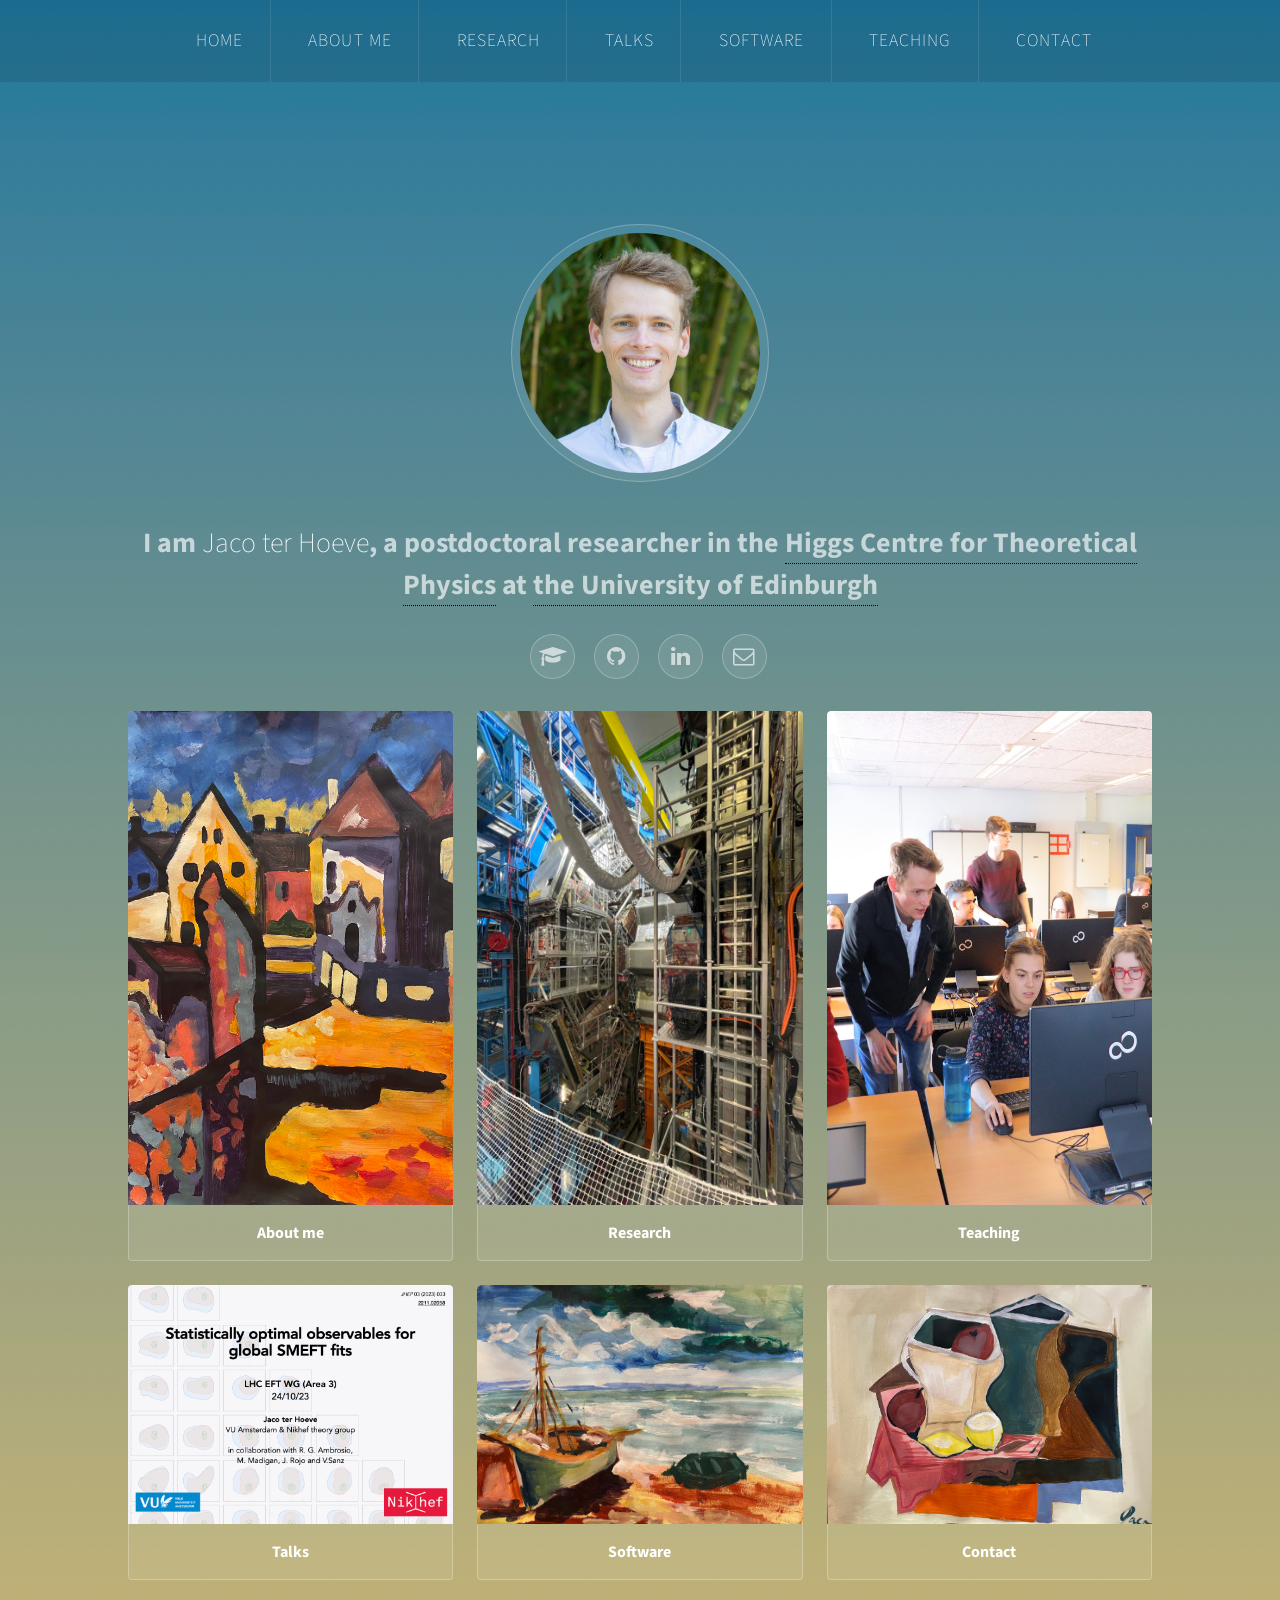
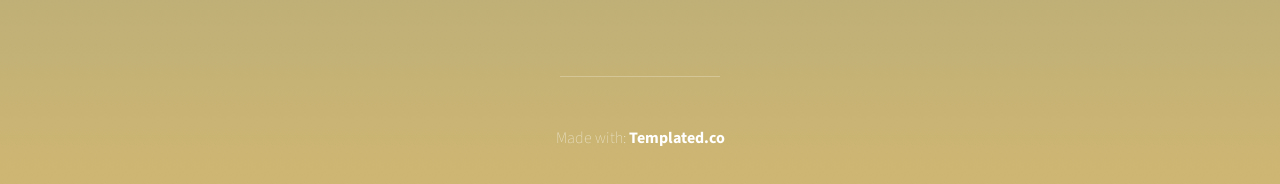
==== commit 7f3d302f: "updating bio" ====
--- a/index.html
+++ b/index.html
@@ -39,9 +39,8 @@
 
     <!-- Header -->
     <span class="avatar"><img src="images/avatar.jpg" alt="" width="173" height="178"></span>
-        <h1>I am <strong>Jaco ter Hoeve</strong>, a PhD candidate in theoretical particle physics at <a
-                href="https://www.nikhef.nl">Nikhef</a><br>
-            and <a href="http://vu.nl">VU Amsterdam</a></h1>
+        <h1>I am <strong>Jaco ter Hoeve</strong>, a postdoctoral researcher in the <a href="https://higgs.ph.ed.ac.uk">Higgs Centre for Theoretical Physics</a> at <a
+                href="https://www.ed.ac.uk">the University of Edinburgh</a></h1>
         <ul class="icons">
             <li>
             <li><a href="https://inspirehep.net/authors/2038934" class="icon style2 fa-graduation-cap"><span
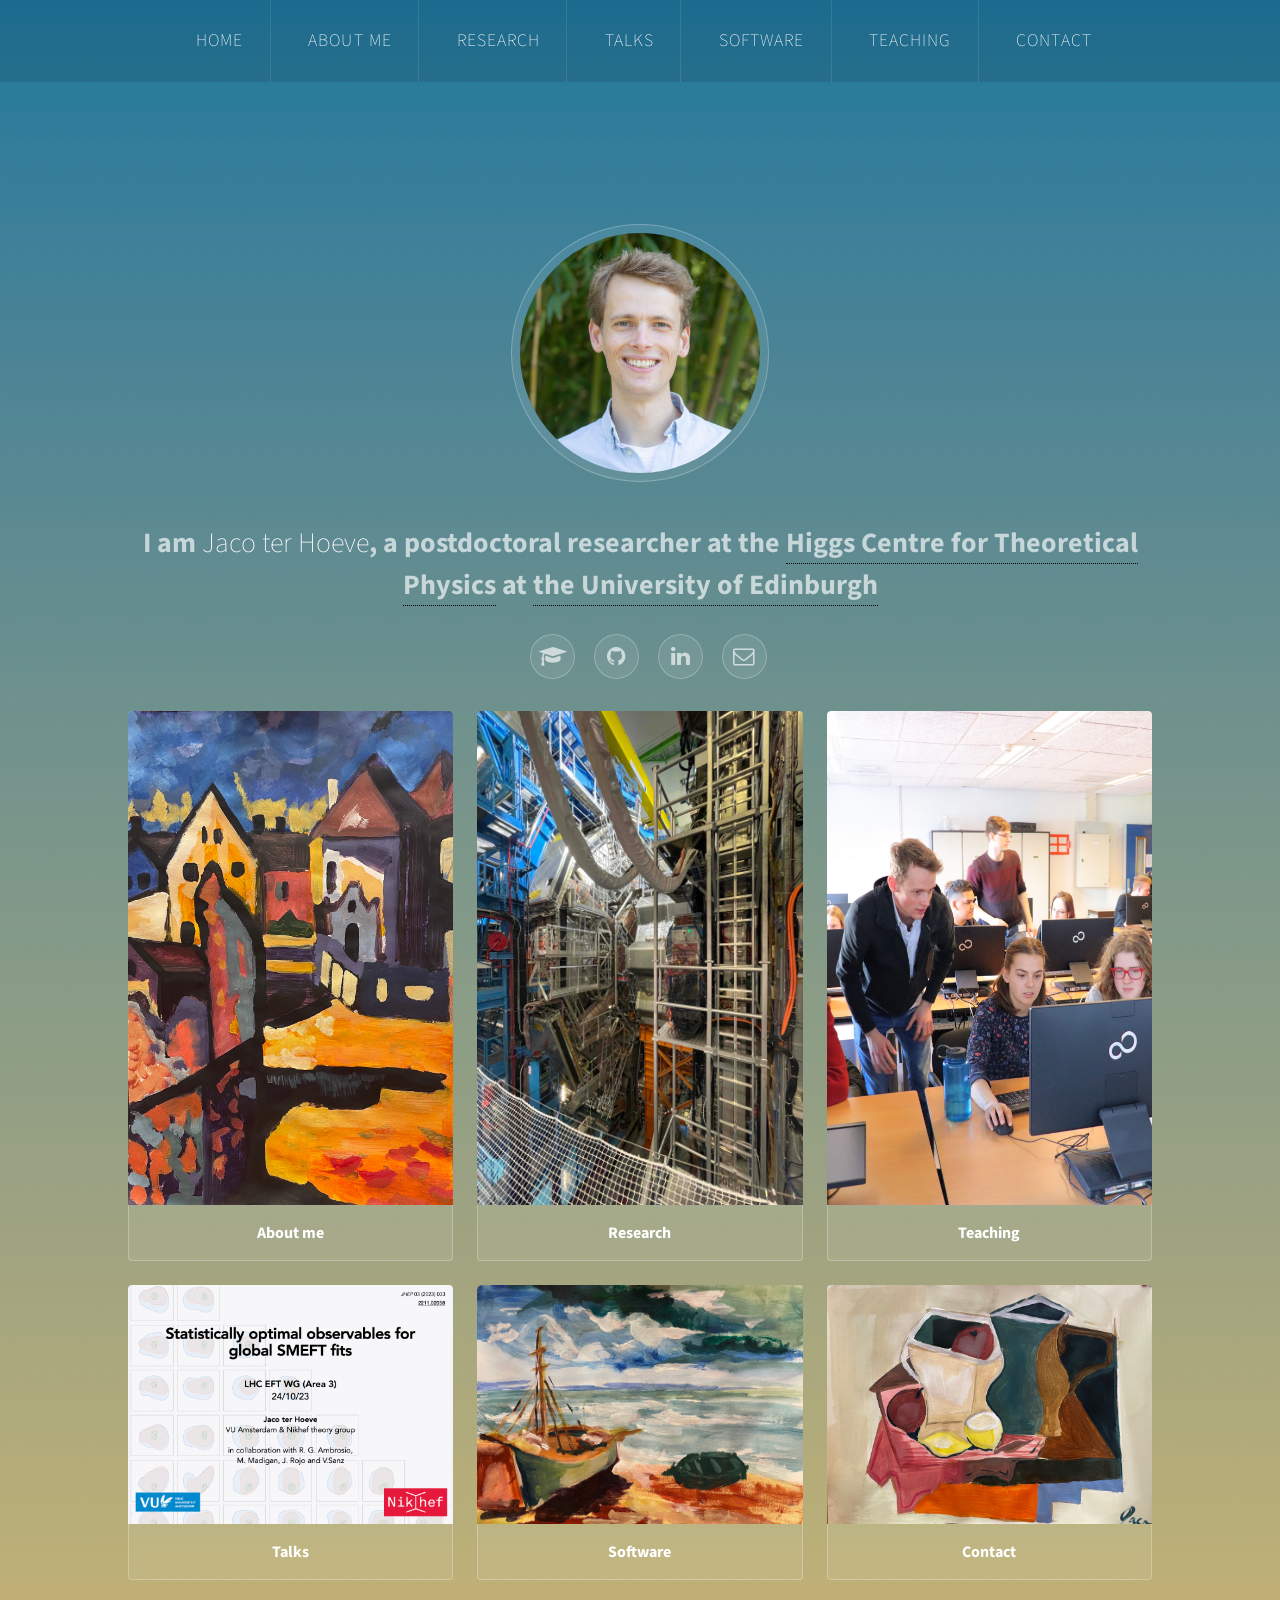
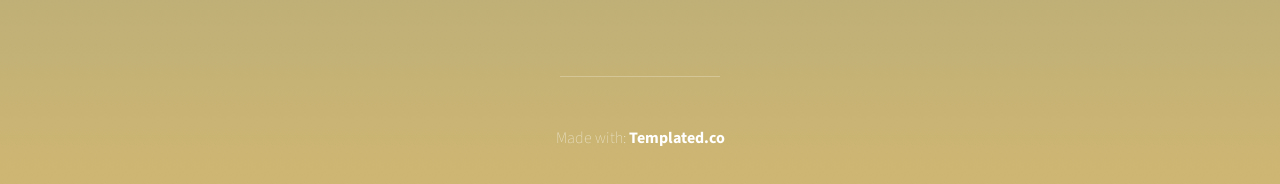
==== commit a9d6e7a3: "small change in header" ====
--- a/index.html
+++ b/index.html
@@ -39,7 +39,7 @@
 
     <!-- Header -->
     <span class="avatar"><img src="images/avatar.jpg" alt="" width="173" height="178"></span>
-        <h1>I am <strong>Jaco ter Hoeve</strong>, a postdoctoral researcher in the <a href="https://higgs.ph.ed.ac.uk">Higgs Centre for Theoretical Physics</a> at <a
+        <h1>I am <strong>Jaco ter Hoeve</strong>, a postdoctoral researcher at the <a href="https://higgs.ph.ed.ac.uk">Higgs Centre for Theoretical Physics</a> at <a
                 href="https://www.ed.ac.uk">the University of Edinburgh</a></h1>
         <ul class="icons">
             <li>
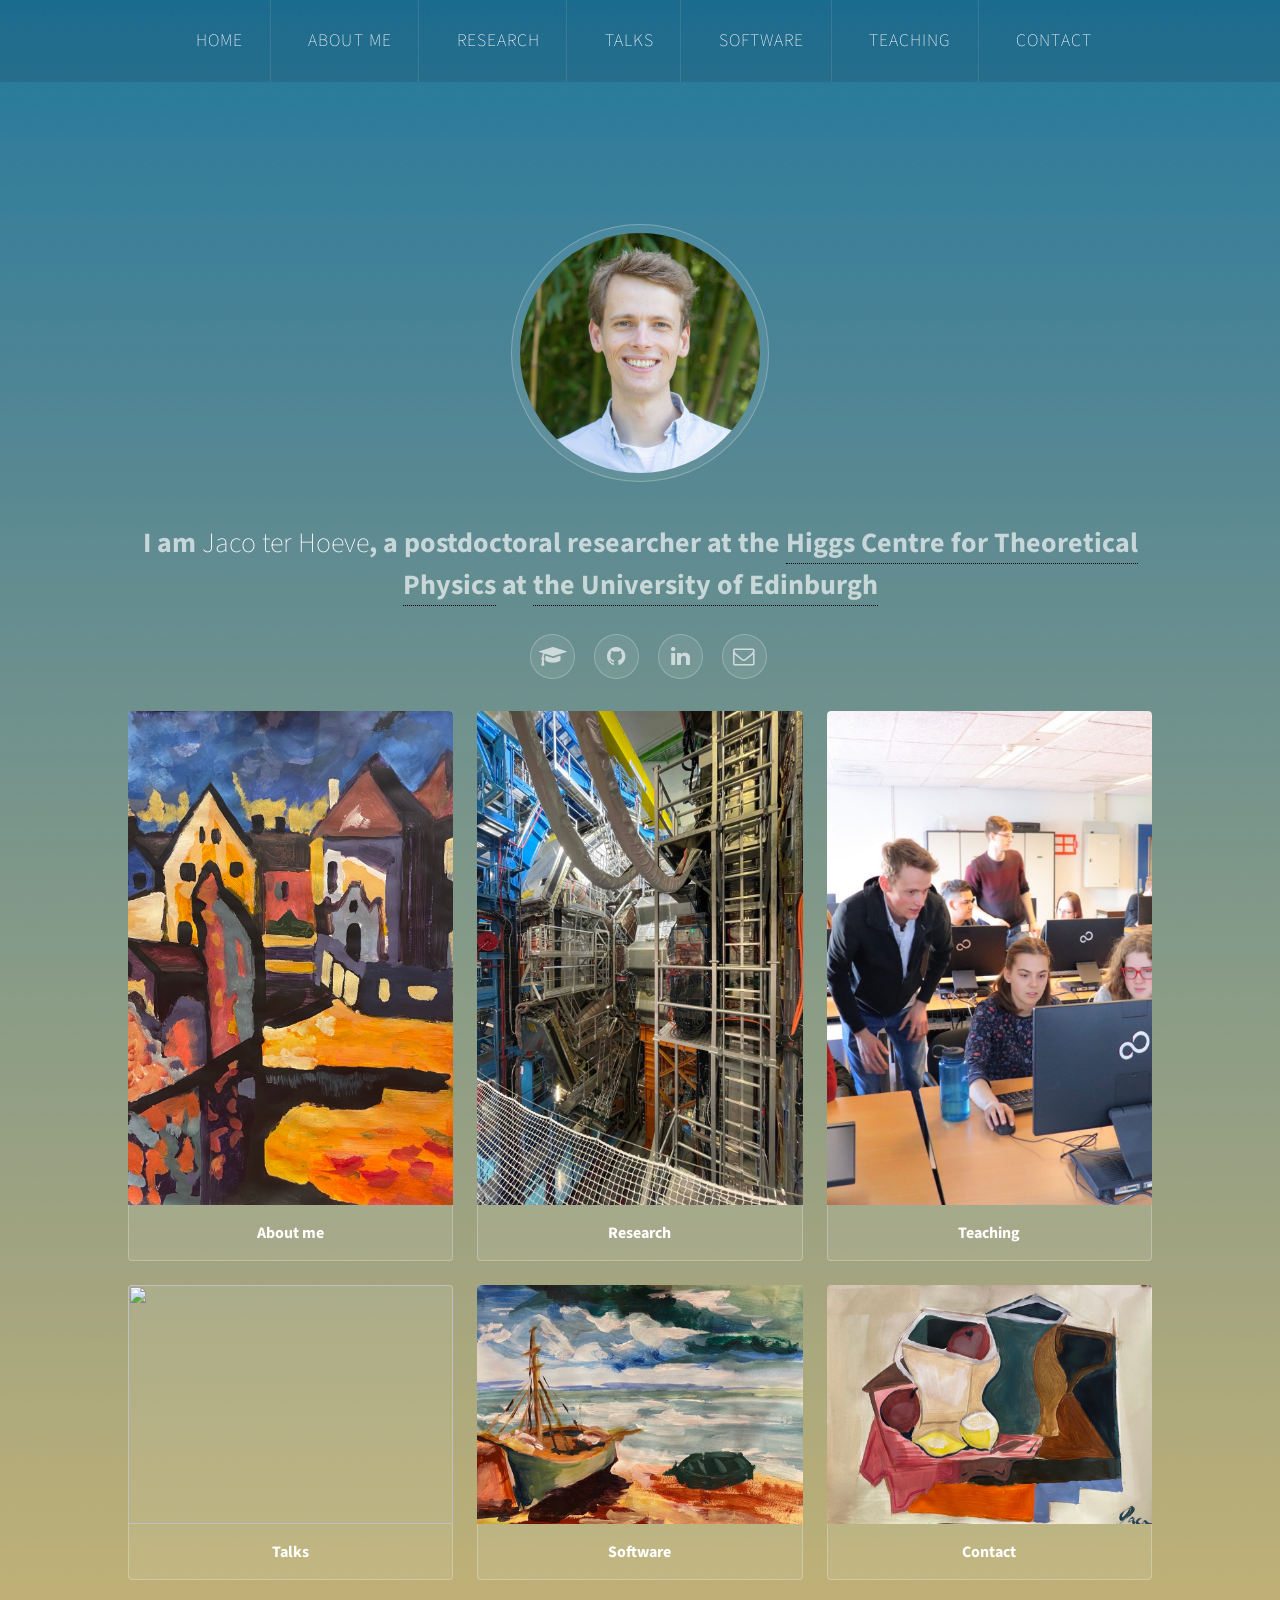
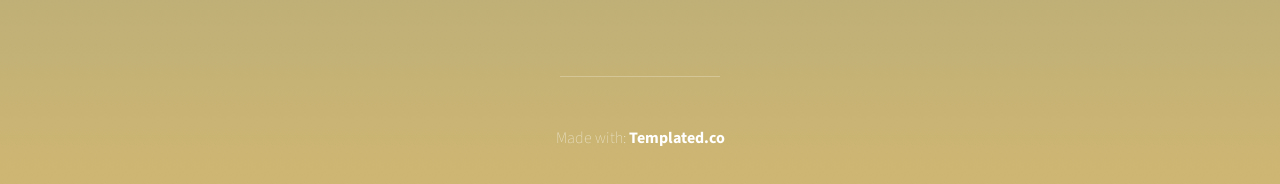
==== commit b042c52b: "updating thumbnails" ====
--- a/index.html
+++ b/index.html
@@ -10,6 +10,20 @@
     <meta name="robots" content="index, follow, max-image-preview:large, max-snippet:-1, max-video-preview:-1">
     <meta name="viewport" content="width=device-width, initial-scale=1">
     <link rel="stylesheet" href="assets/css/main.css">
+    <script type="application/ld+json">
+        {
+            "@context":"https://schema.org",
+            "@type":"Person",
+            "name":"Jaco ter Hoeve",
+            "image":"https://jacoterhoeve.com/images/avatar.jpg",
+            "url":"https://jacoterhoeve.com",
+            "sameAs":[
+                "https://inspirehep.net/authors/2038934",
+                "https://github.com/jacoterh",
+                "https://www.linkedin.com/in/jaco-ter-hoeve/"
+            ]
+        }
+    </script>
 </head>
 <body>
 
@@ -18,28 +32,29 @@
 <div id="wrapper">
     <header id="header">
 
-    <div id="nav-wrapper">
-        <!-- Nav -->
-        <nav id="nav">
-			<input type="checkbox" id="check">
-			<label for="check" class="checkbtn">
-                <i class="fa fa-bars"></i>
-			</label>
-            <ul>
-                <li class="active"><a href="index.html">Home</a></li>
-                <li><a href="aboutme.html">About me</a></li>
-                <li><a href="research.html">Research</a></li>
-                <li><a href="talks.html">Talks</a></li>
-                <li><a href="software.html">Software</a></li>
-                <li><a href="teaching.html">Teaching</a></li>
-                <li><a href="contact.html">Contact</a></li>
-            </ul>
-        </nav>
-    </div>
+        <div id="nav-wrapper">
+            <!-- Nav -->
+            <nav id="nav">
+                <input type="checkbox" id="check">
+                <label for="check" class="checkbtn">
+                    <i class="fa fa-bars"></i>
+                </label>
+                <ul>
+                    <li class="active"><a href="index.html">Home</a></li>
+                    <li><a href="aboutme.html">About me</a></li>
+                    <li><a href="research.html">Research</a></li>
+                    <li><a href="talks.html">Talks</a></li>
+                    <li><a href="software.html">Software</a></li>
+                    <li><a href="teaching.html">Teaching</a></li>
+                    <li><a href="contact.html">Contact</a></li>
+                </ul>
+            </nav>
+        </div>
 
-    <!-- Header -->
-    <span class="avatar"><img src="images/avatar.jpg" alt="" width="173" height="178"></span>
-        <h1>I am <strong>Jaco ter Hoeve</strong>, a postdoctoral researcher at the <a href="https://higgs.ph.ed.ac.uk">Higgs Centre for Theoretical Physics</a> at <a
+        <!-- Header -->
+        <span class="avatar"><img src="images/avatar.jpg" alt="" width="173" height="178"></span>
+        <h1>I am <strong>Jaco ter Hoeve</strong>, a postdoctoral researcher at the <a href="https://higgs.ph.ed.ac.uk">Higgs
+            Centre for Theoretical Physics</a> at <a
                 href="https://www.ed.ac.uk">the University of Edinburgh</a></h1>
         <ul class="icons">
             <li>
@@ -53,43 +68,43 @@
 
         </ul>
 
-    <!-- Main -->
-    <section id="main">
-        <!-- Thumbnails -->
-        <section class="thumbnails">
-            <div>
-                <a href="aboutme.html">
-                    <img src="images/thumbs/01.jpg" alt="" width="346" height="494">
-                    <h3 style="color: white">About me</h3>
-                </a>
-                <a href="talks.html">
-                    <img src="images/thumbs/talks.png" alt="" width="346" height="239">
-                    <h3 style="color: white">Talks</h3>
-                </a>
-            </div>
-            <div>
-                <a href="research.html">
-                    <img src="images/thumbs/research_2.jpeg" alt="" width="346" height="494">
-                    <h3 style="color: white">Research</h3>
-                </a>
-                <a href="software.html">
-                    <img src="images/thumbs/news.jpg" alt="" width="346" height="239">
-                    <h3 style="color: white">Software</h3>
-                </a>
-            </div>
-            <div>
-                <a href="teaching.html">
-                    <img src="images/thumbs/teaching.jpg" alt="" width="346" height="494">
-                    <h3 style="color: white">Teaching</h3>
-                </a>
-                <a href="contact.html">
-                    <img src="images/thumbs/contact.jpg" alt="" width="346" height="239">
-                    <h3 style="color: white">Contact</h3>
-                </a>
-            </div>
+        <!-- Main -->
+        <section id="main">
+            <!-- Thumbnails -->
+            <section class="thumbnails">
+                <div>
+                    <a href="aboutme.html">
+                        <img src="images/thumbs/01.jpg" alt="" width="346" height="494">
+                        <h3 style="color: white">About me</h3>
+                    </a>
+                    <a href="talks.html">
+                        <img src="images/thumbs/talks.jpg" alt="" width="346" height="239">
+                        <h3 style="color: white">Talks</h3>
+                    </a>
+                </div>
+                <div>
+                    <a href="research.html">
+                        <img src="images/thumbs/research_2.jpeg" alt="" width="346" height="494">
+                        <h3 style="color: white">Research</h3>
+                    </a>
+                    <a href="software.html">
+                        <img src="images/thumbs/news.jpg" alt="" width="346" height="239">
+                        <h3 style="color: white">Software</h3>
+                    </a>
+                </div>
+                <div>
+                    <a href="teaching.html">
+                        <img src="images/thumbs/teaching.jpg" alt="" width="346" height="494">
+                        <h3 style="color: white">Teaching</h3>
+                    </a>
+                    <a href="contact.html">
+                        <img src="images/thumbs/contact.jpg" alt="" width="346" height="239">
+                        <h3 style="color: white">Contact</h3>
+                    </a>
+                </div>
+            </section>
         </section>
-    </section>
-          </header>
+    </header>
 </div>
 <div class="copyright">
     Made with: <a href="https://templated.co/">Templated.co</a>
--- a/assets/css/main.css
+++ b/assets/css/main.css
@@ -9,6 +9,90 @@
 */
 
 /* Reset */
+
+/*
+INSPIRE LAODER
+
+ */
+
+.paper-box {
+    border: 1px solid #ddd;
+    background-color: #f9f9f9;
+    padding: 1em;
+    margin-bottom: 1.5em;
+    border-radius: 10px;
+    box-shadow: 0 2px 5px rgba(0, 0, 0, 0.05);
+}
+
+.paper-title {
+    font-size: 1.2em;
+    font-weight: bold;
+    color: #003366;
+    text-decoration: none;
+}
+
+.paper-title:hover {
+    text-decoration: underline;
+}
+
+.paper-meta {
+    font-size: 0.9em;
+    color: #555;
+    margin-top: 0.2em;
+}
+
+.paper-authors,
+.paper-abstract {
+    margin-top: 0.6em;
+    font-size: 0.95em;
+    line-height: 1.4;
+}
+
+.paper-abstract strong,
+.paper-authors strong {
+    font-weight: bold;
+    color: black
+}
+
+.paper-abstract {
+    display: -webkit-box;
+    -webkit-line-clamp: 4;
+    -webkit-box-orient: vertical;
+    overflow: hidden;
+    text-overflow: ellipsis;
+    line-height: 1.6em;
+    transition: max-height 0.3s ease;
+}
+
+.paper-abstract.expanded {
+    -webkit-line-clamp: unset;
+    max-height: none;
+    overflow: visible;
+}
+
+.toggle-abstract {
+    background: none;
+    color: #0077cc; /* your preferred button color */
+    border: none;
+    cursor: pointer;
+    font-size: 0.9em;
+    margin-top: 0.3em;
+    padding: 0;
+    transition: color 0.2s ease;
+}
+
+.toggle-abstract:hover,
+.toggle-abstract:focus {
+    color: #005fa3; /* slightly darker blue on hover/focus */
+    outline: none;  /* optional, if you want to remove focus outline */
+    background: none;
+}
+
+
+/*
+END INSPIRE LOADER
+
+ */
 
 html, body, div, span, applet, object, iframe, h1, h2, h3, h4, h5, h6, p, blockquote, pre, a, abbr, acronym, address, big, cite, code, del, dfn, em, img, ins, kbd, q, s, samp, small, strike, strong, sub, sup, tt, var, b, u, i, center, dl, dt, dd, ol, ul, li, fieldset, form, label, legend, table, caption, tbody, tfoot, thead, tr, th, td, article, aside, canvas, details, embed, figure, figcaption, footer, header, hgroup, menu, nav, output, ruby, section, summary, time, mark, audio, video {
     margin: 0;
@@ -83,7 +167,7 @@
     display: none;
 }
 
-.checkbtn{
+.checkbtn {
     font-size: 30px;
     color: white;
     float: right;
@@ -93,26 +177,28 @@
     margin-bottom: 0;
     display: none;
 }
-#check{
+
+#check {
     display: none;
 }
 
-@media (max-width: 952px){
-    nav ul li a{
+@media (max-width: 952px) {
+    nav ul li a {
         font-size: 16px;
     }
 
 }
-@media (max-width: 858px){
-    .checkbtn{
+
+@media (max-width: 858px) {
+    .checkbtn {
         display: block;
     }
 
-    .disabledScroll{
+    .disabledScroll {
         overflow: hidden;
     }
 
-    nav ul{
+    nav ul {
         z-index: 1;
         position: fixed;
         overflow-y: scroll;
@@ -124,19 +210,23 @@
         text-align: center;
         transition: all .5s;
     }
-    nav ul li{
+
+    nav ul li {
         width: 100%;
         display: block;
 
     }
-    nav ul li a{
+
+    nav ul li a {
         font-size: 20px;
     }
-    a:hover, a.active{
+
+    a:hover, a.active {
         background: none;
         color: #0082e6;
     }
-    #check:checked ~ ul{
+
+    #check:checked ~ ul {
         left: 0;
     }
 }
@@ -1576,6 +1666,7 @@
     text-decoration: none;
     border: none;
 }
+
 a {
     color: inherit;
     text-decoration: none;
@@ -2697,6 +2788,26 @@
     transition: opacity 1s ease, filter 1s ease;
 }
 
+@media screen and (max-width: 480px) {
+    #wrapper {
+        padding: 0;
+    }
+
+    #header h1 {
+        padding: 0 2em;
+    }
+}
+
+@media screen and (max-width: 736px) {
+    #wrapper {
+        padding: 0;
+    }
+
+    #header h1 {
+        padding: 0 2em;
+    }
+}
+
 body.is-loading #wrapper {
     opacity: 0;
     -moz-filter: blur(1px);
